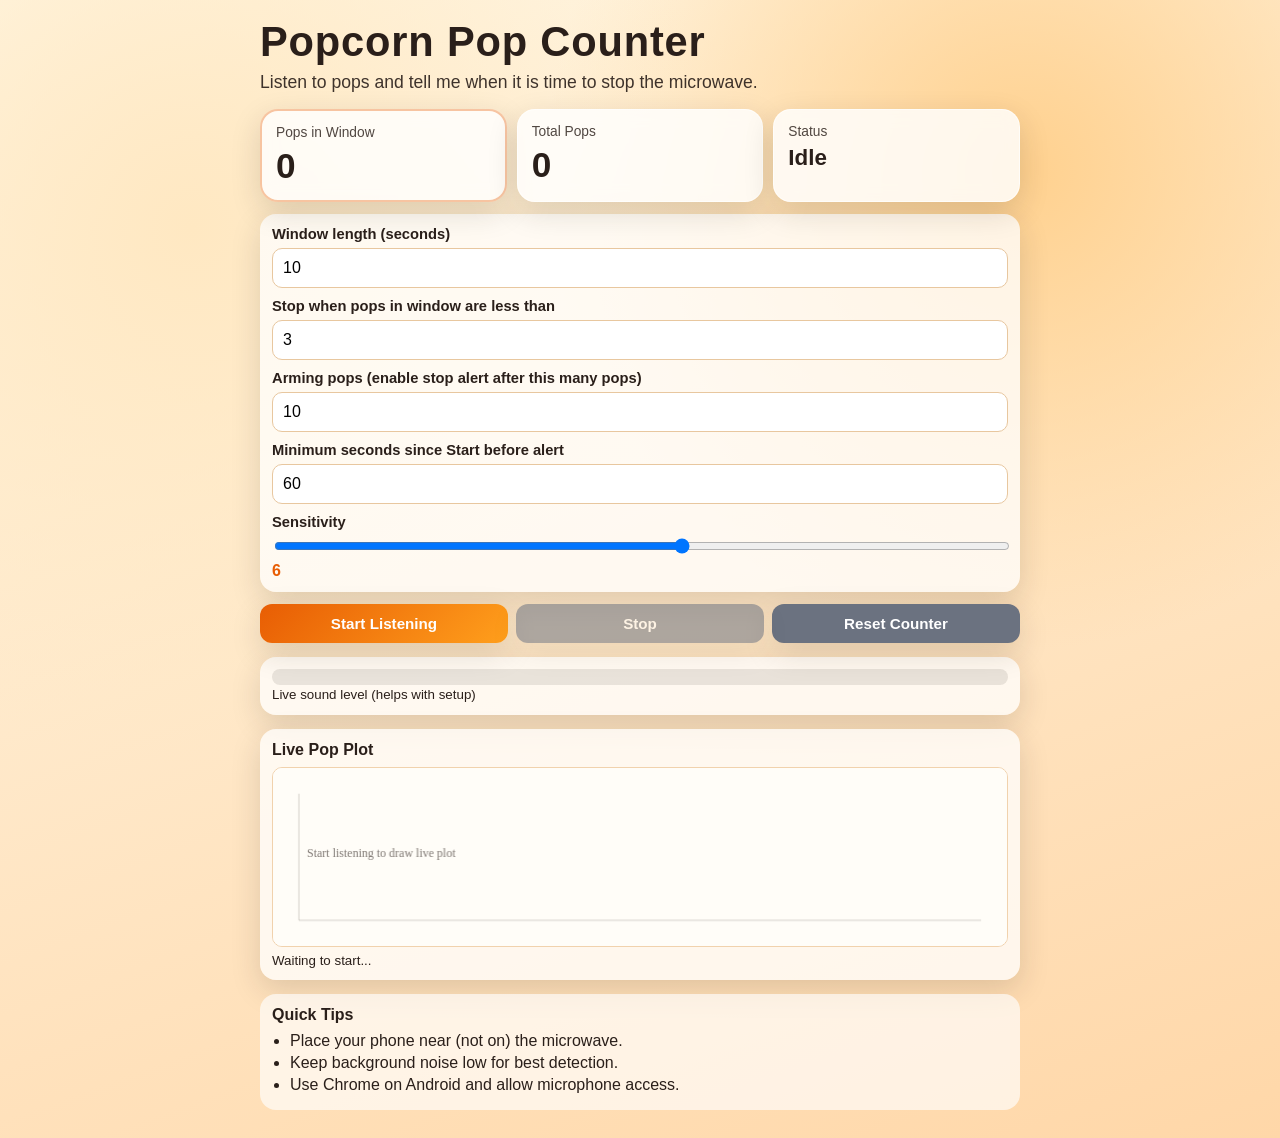
==== index.html @ 1f2f4044 "Initial popcorn counter web app" ====
<!DOCTYPE html>
<html lang="en">
<head>
  <meta charset="UTF-8" />
  <meta name="viewport" content="width=device-width, initial-scale=1.0, viewport-fit=cover" />
  <title>Popcorn Pop Counter</title>
  <link rel="stylesheet" href="style.css" />
</head>
<body>
  <main class="app">
    <header class="hero">
      <h1>Popcorn Pop Counter</h1>
      <p>Listen to pops and tell me when it is time to stop the microwave.</p>
    </header>

    <section class="stats" aria-live="polite">
      <article class="card primary">
        <span class="label">Pops in Window</span>
        <span id="windowCount" class="value">0</span>
      </article>
      <article class="card">
        <span class="label">Total Pops</span>
        <span id="totalCount" class="value">0</span>
      </article>
      <article class="card">
        <span class="label">Status</span>
        <span id="statusText" class="value status">Idle</span>
      </article>
    </section>

    <section class="controls" aria-label="Detection controls">
      <div class="control">
        <label for="windowSeconds">Window length (seconds)</label>
        <input id="windowSeconds" type="number" min="5" max="30" value="10" />
      </div>
      <div class="control">
        <label for="stopThreshold">Stop when pops in window are less than</label>
        <input id="stopThreshold" type="number" min="1" max="20" value="3" />
      </div>
      <div class="control">
        <label for="armingPops">Arming pops (enable stop alert after this many pops)</label>
        <input id="armingPops" type="number" min="1" max="50" value="10" />
      </div>
      <div class="control">
        <label for="minSecondsSinceStart">Minimum seconds since Start before alert</label>
        <input id="minSecondsSinceStart" type="number" min="10" max="300" value="60" />
      </div>
      <div class="control">
        <label for="sensitivity">Sensitivity</label>
        <input id="sensitivity" type="range" min="1" max="10" value="6" />
        <output id="sensitivityValue" for="sensitivity">6</output>
      </div>
    </section>

    <section class="actions">
      <button id="startBtn" class="btn start">Start Listening</button>
      <button id="stopBtn" class="btn" disabled>Stop</button>
      <button id="resetBtn" class="btn">Reset Counter</button>
    </section>

    <section class="meter" aria-label="Current sound meter">
      <div class="meter-track">
        <div id="meterFill" class="meter-fill"></div>
      </div>
      <small>Live sound level (helps with setup)</small>
    </section>

    <section class="chart" aria-label="Live pop history">
      <h2>Live Pop Plot</h2>
      <canvas id="popChart" height="180"></canvas>
      <small id="chartMeta">Waiting to start...</small>
    </section>

    <section id="alertBox" class="alert" hidden>
      <strong>Time to stop!</strong>
      <p>Pop rate dropped below your threshold.</p>
    </section>

    <footer class="tips">
      <h2>Quick Tips</h2>
      <ul>
        <li>Place your phone near (not on) the microwave.</li>
        <li>Keep background noise low for best detection.</li>
        <li>Use Chrome on Android and allow microphone access.</li>
      </ul>
    </footer>
  </main>

  <script src="app.js"></script>
</body>
</html>
---- style.css ----
:root {
  --bg-1: #fff8e7;
  --bg-2: #ffd7a8;
  --ink: #2a1f1a;
  --accent: #e85d04;
  --accent-2: #ff9f1c;
  --ok: #2a9d8f;
  --warn: #d62828;
  --card: rgba(255, 255, 255, 0.82);
  --shadow: 0 10px 30px rgba(42, 31, 26, 0.15);
}

* {
  box-sizing: border-box;
}

body {
  margin: 0;
  min-height: 100dvh;
  font-family: "Segoe UI", "Trebuchet MS", "Gill Sans", sans-serif;
  color: var(--ink);
  background:
    radial-gradient(circle at 15% 20%, #ffe8c2 0%, transparent 38%),
    radial-gradient(circle at 80% 15%, #ffd18f 0%, transparent 34%),
    linear-gradient(160deg, var(--bg-1), var(--bg-2));
  padding: 18px 14px 28px;
}

.app {
  max-width: 760px;
  margin: 0 auto;
}

.hero h1 {
  margin: 0;
  font-size: clamp(1.7rem, 4.5vw, 2.6rem);
  letter-spacing: 0.02em;
}

.hero p {
  margin: 6px 0 16px;
  font-size: clamp(0.95rem, 2.8vw, 1.1rem);
  opacity: 0.9;
}

.stats {
  display: grid;
  grid-template-columns: repeat(auto-fit, minmax(150px, 1fr));
  gap: 10px;
}

.card {
  background: var(--card);
  border: 1px solid rgba(255, 255, 255, 0.65);
  border-radius: 18px;
  padding: 14px;
  box-shadow: var(--shadow);
  backdrop-filter: blur(8px);
}

.card.primary {
  border: 2px solid rgba(232, 93, 4, 0.35);
}

.label {
  display: block;
  font-size: 0.86rem;
  opacity: 0.82;
}

.value {
  display: block;
  margin-top: 6px;
  font-size: clamp(1.35rem, 5vw, 2.2rem);
  font-weight: 800;
}

.status {
  font-size: clamp(1.05rem, 3vw, 1.4rem);
}

.controls {
  margin-top: 12px;
  padding: 12px;
  border-radius: 16px;
  background: rgba(255, 255, 255, 0.75);
  box-shadow: var(--shadow);
}

.control {
  display: grid;
  gap: 6px;
  margin-bottom: 10px;
}

.control:last-child {
  margin-bottom: 0;
}

label {
  font-size: 0.92rem;
  font-weight: 600;
}

input[type="number"],
input[type="range"] {
  width: 100%;
}

input[type="number"] {
  border: 1px solid #e8c79f;
  border-radius: 10px;
  padding: 10px;
  font-size: 1rem;
}

output {
  font-weight: 700;
  color: var(--accent);
}

.actions {
  margin-top: 12px;
  display: grid;
  grid-template-columns: repeat(3, minmax(0, 1fr));
  gap: 8px;
}

.btn {
  appearance: none;
  border: none;
  border-radius: 12px;
  padding: 11px 12px;
  font-weight: 700;
  font-size: 0.95rem;
  color: #fff;
  background: #6b7280;
  box-shadow: var(--shadow);
}

.btn.start {
  background: linear-gradient(135deg, var(--accent), var(--accent-2));
}

.btn:disabled {
  opacity: 0.55;
}

.meter {
  margin-top: 14px;
  padding: 12px;
  border-radius: 16px;
  background: rgba(255, 255, 255, 0.75);
  box-shadow: var(--shadow);
}

.chart {
  margin-top: 14px;
  padding: 12px;
  border-radius: 16px;
  background: rgba(255, 255, 255, 0.75);
  box-shadow: var(--shadow);
}

.chart h2 {
  margin: 0 0 8px;
  font-size: 1rem;
}

#popChart {
  width: 100%;
  height: 180px;
  border-radius: 10px;
  background: rgba(255, 255, 255, 0.8);
  border: 1px solid #f1d2ad;
  display: block;
}

#chartMeta {
  display: block;
  margin-top: 6px;
}

.meter-track {
  width: 100%;
  height: 16px;
  border-radius: 999px;
  overflow: hidden;
  background: rgba(42, 31, 26, 0.1);
}

.meter-fill {
  width: 0%;
  height: 100%;
  background: linear-gradient(90deg, var(--ok), var(--accent), var(--warn));
  transition: width 120ms linear;
}

.alert {
  margin-top: 14px;
  border-radius: 16px;
  padding: 12px;
  background: #fff3f3;
  border: 2px solid #ffb3b3;
  animation: pulse 1.25s infinite;
}

@keyframes pulse {
  0% {
    transform: scale(1);
  }
  50% {
    transform: scale(1.01);
  }
  100% {
    transform: scale(1);
  }
}

.tips {
  margin-top: 14px;
  padding: 12px;
  border-radius: 16px;
  background: rgba(255, 255, 255, 0.65);
}

.tips h2 {
  margin: 0 0 8px;
  font-size: 1rem;
}

.tips ul {
  margin: 0;
  padding-left: 18px;
}

.tips li {
  margin: 4px 0;
}

@media (max-width: 560px) {
  .actions {
    grid-template-columns: 1fr;
  }
}
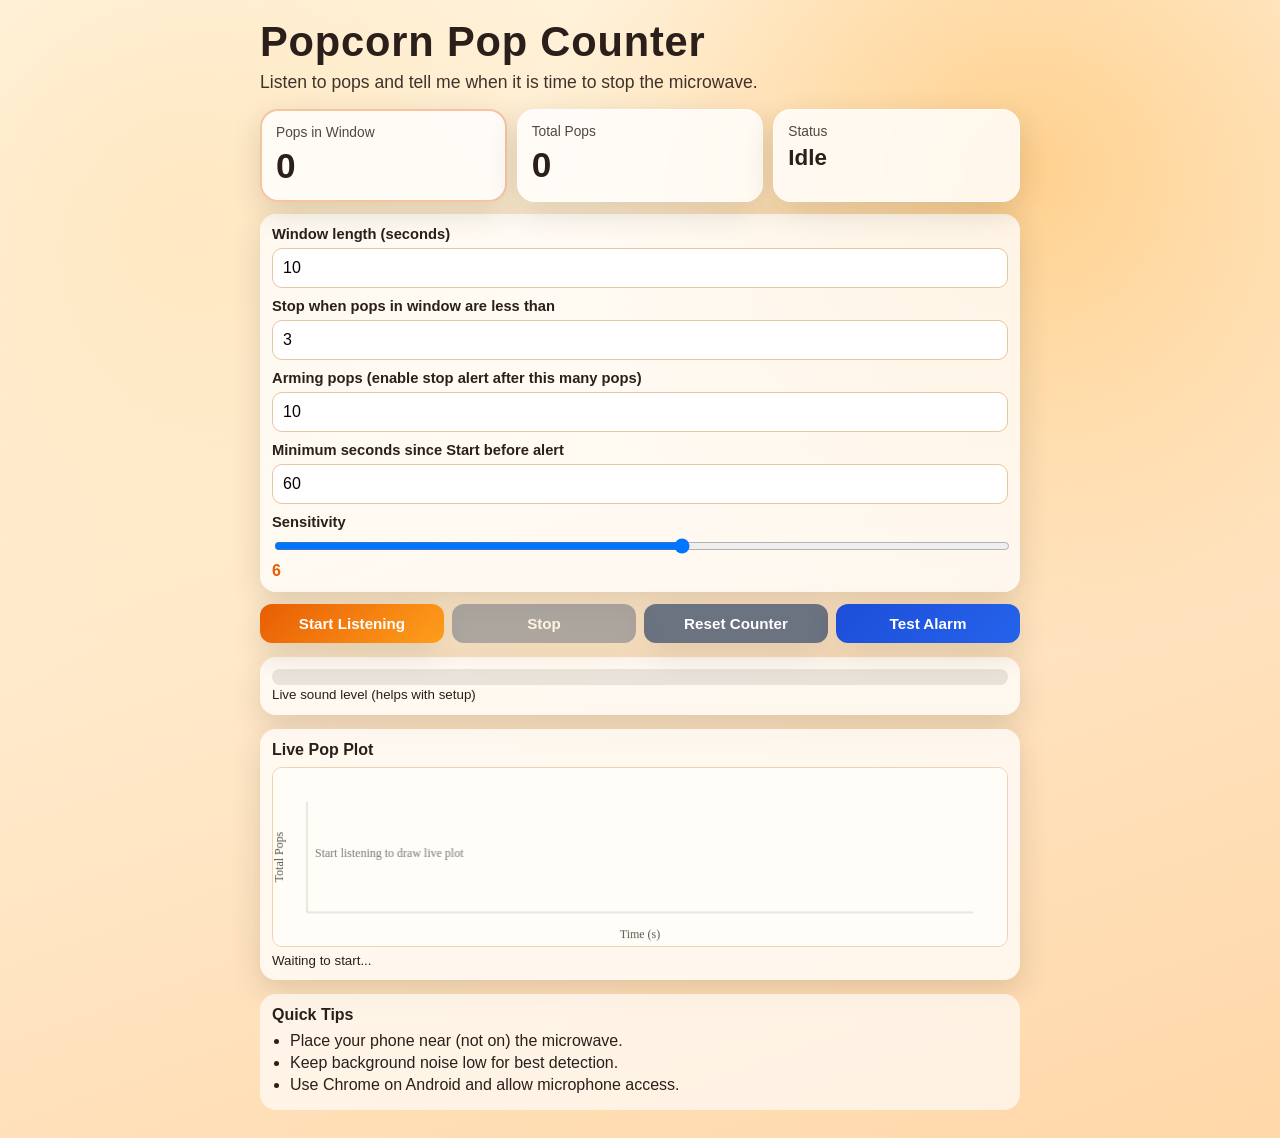
==== commit 70685e03: "Add test alarm button and docs" ====
--- a/index.html
+++ b/index.html
@@ -56,6 +56,7 @@
       <button id="startBtn" class="btn start">Start Listening</button>
       <button id="stopBtn" class="btn" disabled>Stop</button>
       <button id="resetBtn" class="btn">Reset Counter</button>
+      <button id="testAlarmBtn" class="btn test">Test Alarm</button>
     </section>
 
     <section class="meter" aria-label="Current sound meter">
--- a/style.css
+++ b/style.css
@@ -122,7 +122,7 @@
 .actions {
   margin-top: 12px;
   display: grid;
-  grid-template-columns: repeat(3, minmax(0, 1fr));
+  grid-template-columns: repeat(4, minmax(0, 1fr));
   gap: 8px;
 }
 
@@ -142,6 +142,10 @@
   background: linear-gradient(135deg, var(--accent), var(--accent-2));
 }
 
+.btn.test {
+  background: linear-gradient(135deg, #1d4ed8, #2563eb);
+}
+
 .btn:disabled {
   opacity: 0.55;
 }
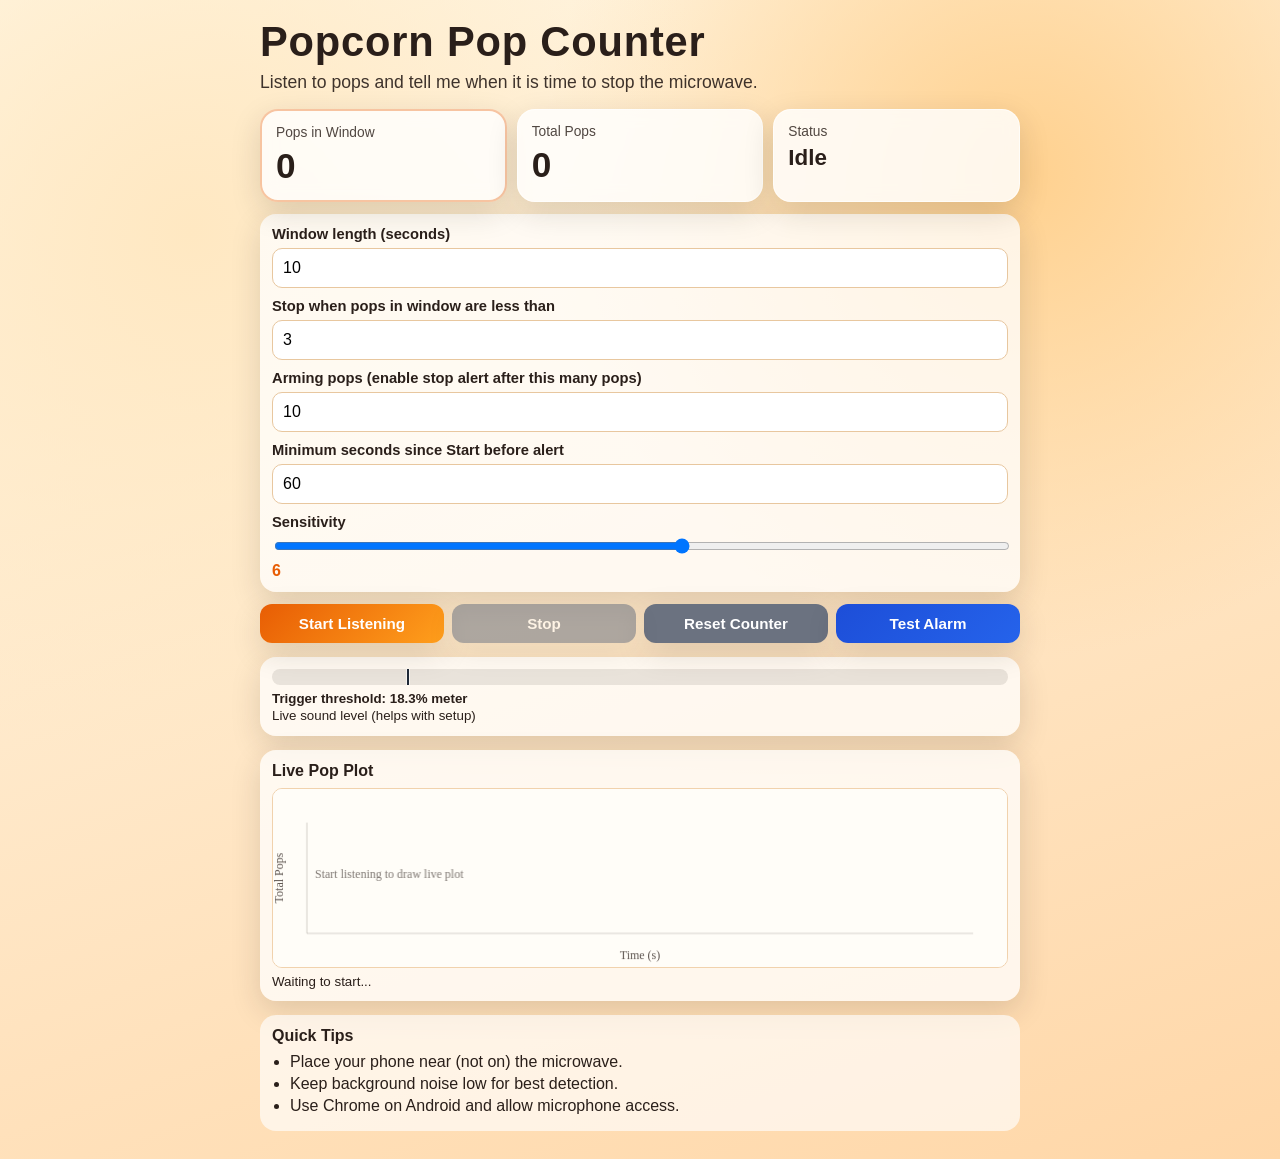
==== commit a4a2ff12: "Add live trigger threshold indicator" ====
--- a/index.html
+++ b/index.html
@@ -62,7 +62,9 @@
     <section class="meter" aria-label="Current sound meter">
       <div class="meter-track">
         <div id="meterFill" class="meter-fill"></div>
+        <div id="thresholdLine" class="threshold-line" aria-hidden="true"></div>
       </div>
+      <small id="thresholdMeta">Trigger threshold: --</small>
       <small>Live sound level (helps with setup)</small>
     </section>
 
@@ -75,6 +77,7 @@
     <section id="alertBox" class="alert" hidden>
       <strong>Time to stop!</strong>
       <p>Pop rate dropped below your threshold.</p>
+      <button id="silenceAlarmBtn" class="btn silence">Silence Alarm</button>
     </section>
 
     <footer class="tips">
--- a/style.css
+++ b/style.css
@@ -186,6 +186,7 @@
 }
 
 .meter-track {
+  position: relative;
   width: 100%;
   height: 16px;
   border-radius: 999px;
@@ -200,6 +201,23 @@
   transition: width 120ms linear;
 }
 
+.threshold-line {
+  position: absolute;
+  top: 0;
+  bottom: 0;
+  left: 0%;
+  width: 2px;
+  background: #1f2937;
+  box-shadow: 0 0 0 1px rgba(255, 255, 255, 0.6);
+  z-index: 2;
+}
+
+#thresholdMeta {
+  display: block;
+  margin-top: 6px;
+  font-weight: 600;
+}
+
 .alert {
   margin-top: 14px;
   border-radius: 16px;
@@ -209,6 +227,12 @@
   animation: pulse 1.25s infinite;
 }
 
+.btn.silence {
+  margin-top: 8px;
+  width: 100%;
+  background: linear-gradient(135deg, #b91c1c, #dc2626);
+}
+
 @keyframes pulse {
   0% {
     transform: scale(1);
